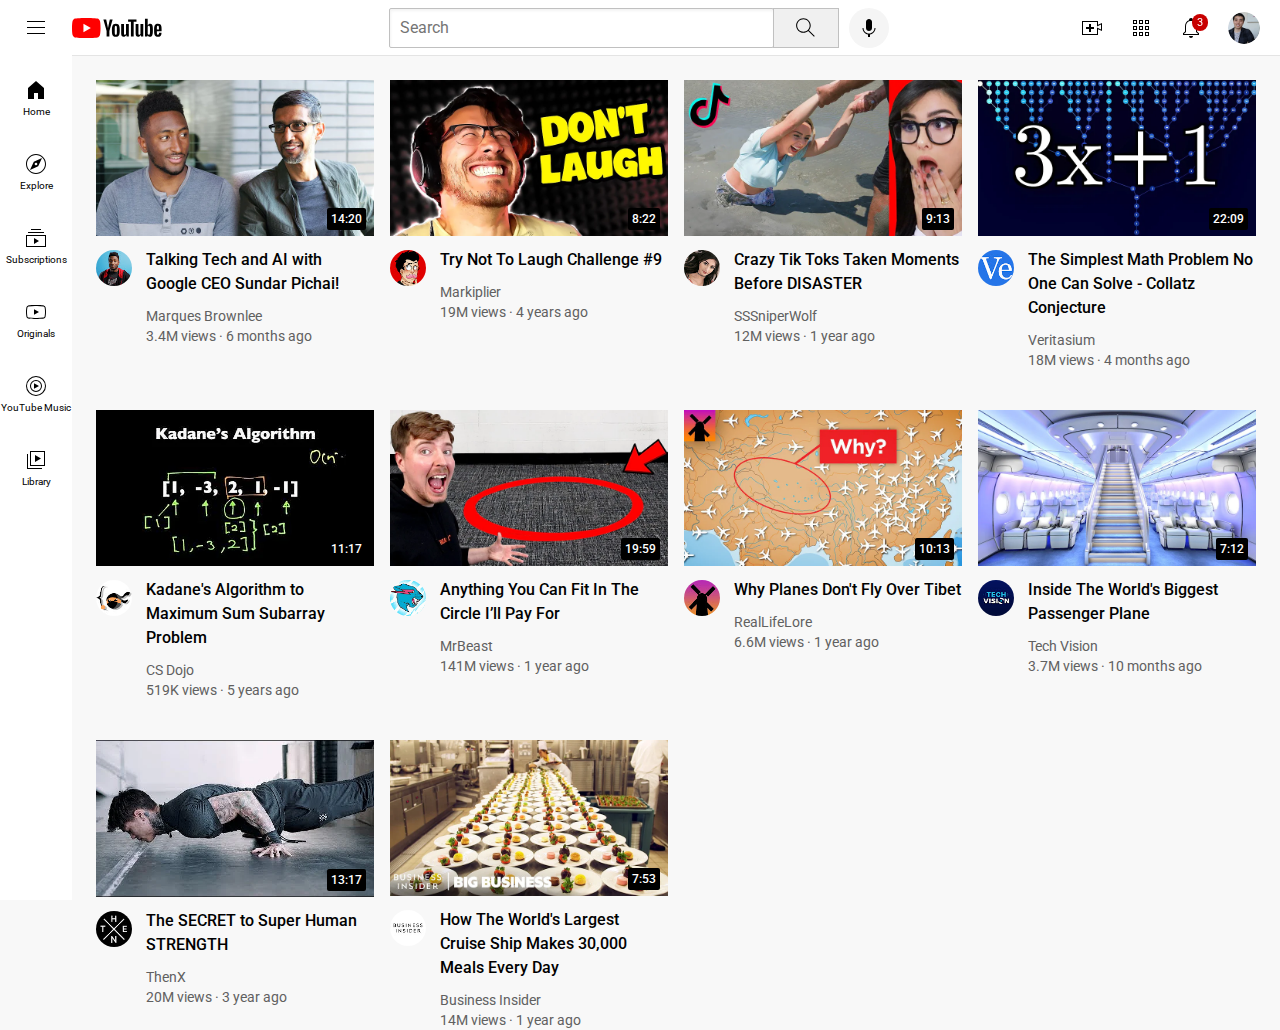
==== youtube.html @ fd8bb6fa "Add files via upload" ====
<!DOCTYPE html>
<html>
  <head>
    <title>YouTube Clone</title>
    <link rel="stylesheet" href="styles/video.css">
    <link rel="stylesheet" href="styles/header.css">
    <link rel="stylesheet" href="styles/general.css">
    <link rel="stylesheet" href="styles/sidebar.css">
    <link rel="preconnect" href="https://fonts.googleapis.com">
    <link rel="preconnect" href="https://fonts.gstatic.com" crossorigin>
    <link href="https://fonts.googleapis.com/css2?family=Roboto:ital,wght@0,100;0,300;0,400;0,500;0,700;0,900;1,100;1,300;1,400;1,500;1,700;1,900&display=swap" rel="stylesheet">
  </head>
  <body>
    <div class="header">
      <div class="left-section">
        <img class="hamburger-menu" src="icons/hamburger-menu.svg">
        <img class="youtube-logo" src="icons/youtube-logo.svg">
      </div>
      <div class="middle-section">
        <input class="search-bar" type="text" placeholder="Search">
        <button class="search-button">
          <img class="search-icon" src="icons/search.svg">
          <div class="tooltip" >Search</div>
        </button>
        <button class="search-voice-button">
          <img class="voice-search-icon" src="icons/voice-search-icon.svg">
          <div class="tooltip" >Search with your voice</div>
        </button>
      </div>
      <div class="right-section">
        <div class="upload-icon-container">
          <img class="upload-icon" src="icons/upload.svg">
          <div class="tooltip" >Create</div>
        </div>
        <div class="youtube-apps-container">
          <img class="youtube-apps-icon" src="icons/youtube-apps.svg">
          <div class="tooltip" >YouTube apps</div>
        </div>
        <div class="notifications-icon-container">
          <img class="notifications-icon" src="icons/notifications.svg">
          <div class="notifications-count">3</div>
          <div class="tooltip" >Notifications</div>
        </div>
        <img class="current-user-picture" src="profile-pictures/my-channel.jpeg">
      </div>

      <div class="sidebar">
        <div class="sidebar-link">
          <img src="icons/home.svg">
          <div>Home</div>
        </div>
        <div class="sidebar-link">
          <img src="icons/explore.svg">
          <div>Explore</div>
        </div>
        <div class="sidebar-link">
          <img src="icons/subscriptions.svg">
          <div>Subscriptions</div>
        </div>
        <div class="sidebar-link">
          <img src="icons/originals.svg">
          <div>Originals</div>
        </div>
        <div class="sidebar-link">
          <img src="icons/youtube-music.svg">
          <div>YouTube Music</div>
        </div>
        <div class="sidebar-link">
          <img src="icons/library.svg">
          <div>Library</div>
        </div>
      </div>  
    </div>
    <div class="video-grid">
      <div class="video-card">
        <div class="thumbnail-row">
          <a href="https://www.youtube.com/watch?v=n2RNcPRtAiY">
            <img class="thumbnail" src="thumbnails/thumbnail-1.webp">
          </a>
          <div class="video-time">14:20</div>
        </div>
          <div class="video-info-grid">
            <div class="profile-div">
              <div class="profile-pic-container">
                <a href="https://www.youtube.com/c/mkbhd">
                  <img class="profile-pic" src="profile-pictures/channel-1.jpeg">
              </a>
              <div class="channel-tooltip">
                <div class="profile-tooltip-container">
                  <div class="profile-tooltip">
                    <img class="profile-pic" src="profile-pictures/channel-1.jpeg">
                  </div>
                  <div class="tooltip-info">
                    <div class="tooltip-title">Marques Brownlee</div>
                    <div class="tooltip-subtitle">15M subscribers</div>
                  </div>
                </div>
              </div>
            </div>   
            </div> 
            <div class="video-info">
              <p class="video-title">
                <a class="videolink" href="https://www.youtube.com/watch?v=n2RNcPRtAiY">Talking Tech and AI with Google CEO Sundar Pichai!</a>
              </p>
              <p >Marques Brownlee</p>
              <p >3.4M views &#183; 6 months ago</p>
            </div>  
          </div>
        </div>
  
      <div class="video-card">
        <div class="thumbnail-row">
          <a href="https://www.youtube.com/watch?v=mP0RAo9SKZk">
            <img class="thumbnail" src="thumbnails/thumbnail-2.webp">
          </a>
          <div class="video-time">8:22</div>
        </div>
        <div class="video-info-grid">
          <div class="profile-div">
            <a href="https://www.youtube.com/c/markiplier"><img class="profile-pic" src="profile-pictures/channel-2.jpeg">
            </a>
          </div> 
          <div class="video-info">
            <p class="video-title">
              <a class="videolink" href="https://www.youtube.com/watch?v=mP0RAo9SKZk">Try Not To Laugh Challenge #9</a>
            </p>
            <p >Markiplier</p>
            <p >19M views &#183; 4 years ago</p>
          </div> 
        </div>
      </div>
  
      <div class="video-card">
        <div class="thumbnail-row">
          <a href="https://www.youtube.com/watch?v=FgjPQQeTh1w">
            <img class="thumbnail" src="thumbnails/thumbnail-3.webp">
          </a>
          <div class="video-time">9:13</div>
        </div>
          <div class="video-info-grid">
            <div class="profile-div">
              <a href="https://www.youtube.com/user/SSSniperWolf">
                <img class="profile-pic" src="profile-pictures/channel-3.jpeg">
              </a> 
            </div> 
            <div class="video-info">
              <p class="video-title">
                <a class="videolink" href="https://www.youtube.com/watch?v=FgjPQQeTh1w">Crazy Tik Toks Taken Moments Before DISASTER</a>
              </p>
              <p >SSSniperWolf</p>
              <p >12M views &#183; 1 year ago</p>
            </div>  
          </div>
        </div>
  
      <div class="video-card">
        <div class="thumbnail-row">
          <a href="https://www.youtube.com/watch?v=094y1Z2wpJg">
            <img class="thumbnail" src="thumbnails/thumbnail-4.webp">
          </a>
          <div class="video-time">22:09</div>
        </div>
        <div class="video-info-grid">
          <div class="profile-div">
            <a href="https://www.youtube.com/c/veritasium">
              <img class="profile-pic" src="profile-pictures/channel-4.jpeg">
            </a>
          </div> 
          <div class="video-info">
            <p class="video-title">
              <a class="videolink" href="https://www.youtube.com/watch?v=094y1Z2wpJg">The Simplest Math Problem No One Can Solve - Collatz Conjecture</a>
              </p>
            <p >Veritasium</p>
            <p >18M views &#183; 4 months ago</p>
          </div> 
        </div>
      </div>
  
      <div class="video-card">
        <div class="thumbnail-row">
          <a href="https://www.youtube.com/watch?v=86CQq3pKSUw">
            <img class="thumbnail" src="thumbnails/thumbnail-5.webp">
          </a>
          <div class="video-time">11:17</div>
        </div>
          <div class="video-info-grid">
            <div class="profile-div">
              <a href="https://www.youtube.com/c/CSDojo">
                <img class="profile-pic" src="profile-pictures/channel-5.jpeg">
              </a>
            </div> 
            <div class="video-info">
              <p class="video-title">
                <a class="videolink" href="https://www.youtube.com/watch?v=86CQq3pKSUw">Kadane's Algorithm to Maximum Sum Subarray Problem</a>
                </p>
              <p >CS Dojo</p>
              <p >519K views &#183; 5 years ago</p>
            </div>  
          </div>
        </div>
  
      <div class="video-card">
        <div class="thumbnail-row">
          <a href="https://www.youtube.com/watch?v=yXWw0_UfSFg">
            <img class="thumbnail" src="thumbnails/thumbnail-6.webp">
          </a>
          <div class="video-time">19:59</div>
        </div>
        <div class="video-info-grid">
          <div class="profile-div">
            <a href="https://www.youtube.com/channel/UCX6OQ3DkcsbYNE6H8uQQuVA">
              <img class="profile-pic" src="profile-pictures/channel-6.jpeg">
            </a>
          </div> 
          <div class="video-info">
            <p class="video-title">
              <a class="videolink" href="https://www.youtube.com/watch?v=yXWw0_UfSFg">Anything You Can Fit In The Circle I’ll Pay For</a>
              </p>
            <p >MrBeast</p>
            <p >141M views &#183; 1 year ago</p>
          </div> 
        </div>
      </div>

      <div class="video-card">
        <div class="thumbnail-row">
          <a href="https://www.youtube.com/watch?v=fNVa1qMbF9Y">
            <img class="thumbnail" src="thumbnails/thumbnail-7.webp">
          </a>
          <div class="video-time">10:13</div>
        </div>
        <div class="video-info-grid">
          <div class="profile-div">
            <a href="https://www.youtube.com/channel/UCP5tjEmvPItGyLhmjdwP7Ww">
              <img class="profile-pic" src="profile-pictures/channel-7.jpeg">
            </a>
          </div> 
          <div class="video-info">
            <p class="video-title">
              <a class="videolink" href="https://www.youtube.com/watch?v=fNVa1qMbF9Y">Why Planes Don't Fly Over Tibet</a>
              </p>
            <p >RealLifeLore</p>
            <p >6.6M views &#183; 1 year ago</p>
          </div> 
        </div>
      </div>

      <div class="video-card">
        <div class="thumbnail-row">
          <a href="https://www.youtube.com/watch?v=lFm4EM1juls">
            <img class="thumbnail" src="thumbnails/thumbnail-8.webp">
          </a>
          <div class="video-time">7:12</div>
        </div>
        <div class="video-info-grid">
          <div class="profile-div">
            <a href="https://www.youtube.com/channel/UCHAK6CyegY22Zj2GWrcaIxg">
              <img class="profile-pic" src="profile-pictures/channel-8.jpeg">
            </a>
          </div> 
          <div class="video-info">
            <p class="video-title">
              <a class="videolink" href="https://www.youtube.com/watch?v=lFm4EM1juls">Inside The World's Biggest Passenger Plane</a>
              </p>
            <p >Tech Vision</p>
            <p >3.7M views &#183; 10 months ago</p>
          </div> 
        </div>
      </div>

      <div class="video-card">
        <div class="thumbnail-row">
          <a href="https://www.youtube.com/watch?v=ixmxOlcrlUc">
            <img class="thumbnail" src="thumbnails/thumbnail-9.webp">
          </a>
          <div class="video-time">13:17</div>
        </div>
        <div class="video-info-grid">
          <div class="profile-div">
            <a href="https://www.youtube.com/c/OFFICIALTHENXSTUDIOS">
              <img class="profile-pic" src="profile-pictures/channel-9.jpeg">
            </a>
          </div> 
          <div class="video-info">
            <p class="video-title">
              <a class="videolink" href="https://www.youtube.com/watch?v=ixmxOlcrlUc">The SECRET to Super Human STRENGTH</a>
              </p>
            <p >ThenX</p>
            <p >20M views &#183; 3 year ago</p>
          </div> 
        </div>
      </div>

      <div class="video-card">
        <div class="thumbnail-row">
          <a href="https://www.youtube.com/watch?v=ixmxOlcrlUc">
            <img class="thumbnail" src="thumbnails/thumbnail-10.webp">
          </a>
          <div class="video-time">7:53</div>
        </div>
        <div class="video-info-grid">
          <div class="profile-div">
            <a href="https://www.youtube.com/c/OFFICIALTHENXSTUDIOS">
              <img class="profile-pic" src="profile-pictures/channel-10.jpeg">
            </a>
          </div> 
          <div class="video-info">
            <p class="video-title">
              <a class="videolink" href="https://www.youtube.com/watch?v=ixmxOlcrlUc">How The World's Largest Cruise Ship Makes 30,000 Meals Every Day</a>
              </p>
            <p >Business Insider</p>
            <p >14M views &#183; 1 year ago</p>
          </div> 
        </div>
      </div>

    </div>
  </body>
</html>
---- styles/video.css ----
.thumbnail {
  width: 100%;
}

.profile-div {
  margin-top: 10px;
}

.profile-pic {
  border-radius: 50px;
  width: 36px;
  
}

.profile-pic-container {
  display: inline-block;
  position: relative;
}

.channel-tooltip {
  position: absolute;
  opacity: 0;
  transition: opacity 0.15s;
  pointer-events: none;
  z-index: 300;
}

.profile-pic-container:hover .channel-tooltip {
  opacity: 1;
}

.profile-tooltip-container {
  position: relative;
  display: flex;
  align-items: center;
  justify-content: center;
  background-color: white;
  height: 70px;
  width: 210px;
  border-radius: 6px;
  box-shadow: 0px 0px 6px rgba(0, 0, 0, 0.336);
  padding: 4px 10px 4px 10px;
}

.profile-tooltip .profile-pic {
  width: 54px;
}

.tooltip-info {
  font-family: Arial;
  margin-left: 6px;
}

.tooltip-title {
  font-weight: bold;
  margin-bottom: 4px;
}

.tooltip-subtitle {
  color: rgb(82, 82, 82);
  font-size: 14px;
}

.video-info {
  font-size: 12px;
  margin-top: 8px;
  line-height: 20px;
  color: rgb(96, 96, 96)
}

.video-title {
  font-weight: 500;
  font-size: 14px;
  margin-bottom: 10px;
  color: black;
}

.videolink {
  text-decoration: none;
  color: black;
}

.video-info-grid {
  display: grid;
  grid-template-columns: 50px 1fr;
}

.video-grid {
  display: grid;
  grid-template-columns: 1fr 1fr 1fr;
  column-gap: 16px;
  row-gap: 40px;
}

@media (max-width: 750px) {
  .video-grid {
    grid-template-columns: 1fr 1fr;
  }
}

@media (min-width: 751px) and (max-width: 999px) {
  .video-grid {
    grid-template-columns: 1fr 1fr 1fr;
  }
}

@media (min-width: 1000px) {
  .video-grid {
    grid-template-columns: 1fr 1fr 1fr 1fr;
  }

  .video-title {
    font-size: 16px;
    line-height: 24px;
  }

  p {
    font-size: 14px;
  }
}

.thumbnail-row {
  position: relative;
}

.video-time {
  font-family: Roboto, Arial;
  font-size: 12px;
  font-weight: 500;
  padding: 4px 4px 4px 4px;
  border-radius: 2px;
  background-color: black;
  color: white;
  position: absolute;
  bottom: 10px;
  right: 8px;
}
---- styles/header.css ----
.header {
  height: 55px;
  display: flex;
  flex-direction: row;
  justify-content: space-between;
  position: fixed;
  top: 0;
  left: 0;
  right: 0;
  background-color: white;
  border-bottom-width: 1px;
  border-bottom-style: solid;
  border-bottom-color: rgb(228, 228, 228);
  z-index: 100;
}

.hamburger-menu {
  height: 24px;
  margin-left: 24px;
  margin-right: 24px;
}

.youtube-logo {
  height: 20px;
}

.left-section {
  display: flex;
  align-items: center;
}

.middle-section {
  flex: 1;
  margin-left: 70px;
  margin-right: 35px;
  max-width: 500px;
  display: flex;
  align-items: center;
}

.search-bar {
  flex: 1;
  height: 36px;
  width: 0;
  padding-left: 10px;
  font-size: 16px;
  border-width: 1px;
  border-style: solid;
  border-color: rgb(192, 192, 192);
  border-radius: 2px;
  box-shadow: inset 1px 2px 3px rgba(0, 0, 0, 0.05);
}

.search-bar::placeholder {
  font-family: Roboto, Arial;
  font-size: 16px;
}

.search-button,
.search-voice-button,
.upload-icon-container,
.youtube-apps-container,
.notifications-icon-container {
  display: flex;
  justify-content: center;
  align-items: center;
  position: relative;
}

.search-button .tooltip,
.search-voice-button .tooltip,
.upload-icon-container .tooltip,
.youtube-apps-container .tooltip,
.notifications-icon-container .tooltip {
  font-family: Roboto, Arial;
  position:absolute;
  background-color: gray;
  color: white;
  padding: 4px 8px 4px 8px;
  border-radius: 2px;
  font-size: 12px;
  bottom: -30px;
  opacity: 0;
  transition: opacity 0.15s;
  pointer-events: none;
  white-space: nowrap;
}

.search-button:hover .tooltip,
.search-voice-button:hover .tooltip,
.upload-icon-container:hover .tooltip,
.youtube-apps-container:hover .tooltip,
.notifications-icon-container:hover .tooltip {
  opacity: 1;
}

.search-button {
  height: 40px;
  width: 66px;
  background-color: rgb(240, 240, 240);
  border-width: 1px;
  border-style: solid;
  border-color: rgb(192, 192, 192);
  margin-left: -1px;
  margin-right: 10px;
  
}

.search-icon {
  height: 25px;
}

.search-voice-button {
  height: 40px;
  width: 40px;
  border-radius: 20px;
  border: none;
  background-color: rgb(245, 245, 245);
}

.voice-search-icon {
  height: 24px;
}

.right-section {
  width: 180px;
  margin-right: 20px;
  display: flex;
  align-items: center;
  justify-content: space-between;
  flex-shrink: 0;
}

.upload-icon {
  height: 24px;
}

.youtube-apps-icon {
  height: 24px;
}

.notifications-icon-container {
  position: relative;
}

.notifications-count {
  position: absolute;
  top: -2px;
  right: -5px;
  background-color: rgb(200, 0, 0);
  color: white;
  font-family: Roboto, Arial;
  font-size: 11px;
  padding: 2px 5px 2px 5px;
  border-radius: 10px;
}

.notifications-icon {
  height: 24px;
}

.current-user-picture {
  height: 32px;
  border-radius: 16px;
}
---- styles/general.css ----
p {
  font-family: 'Roboto', Arial;
  margin-top: 0;
  margin-bottom: 0;
}

body {
  margin: 0;
  padding-top: 80px;
  padding-left: 96px;
  padding-right: 24px;
  background-color: rgb(248, 248, 248);
}
---- styles/sidebar.css ----
.sidebar {
  position: fixed;
  left: 0;
  bottom: 0;
  top: 55px;
  background-color: white;
  width: 72px;
  z-index: 200;
  padding-top: 5px;
}

.sidebar-link {
  height: 74px;
  display: flex;
  justify-content: center; 
  align-items: center;
  flex-direction: column;
  cursor: pointer;
}

.sidebar-link:hover {
  background-color: rgb(235, 235, 235);
}

.sidebar-link img {
  height: 24px;
  margin-bottom: 4px;
}

.sidebar-link div {
  font-family: Roboto, Arial;
  font-size: 10px;
}
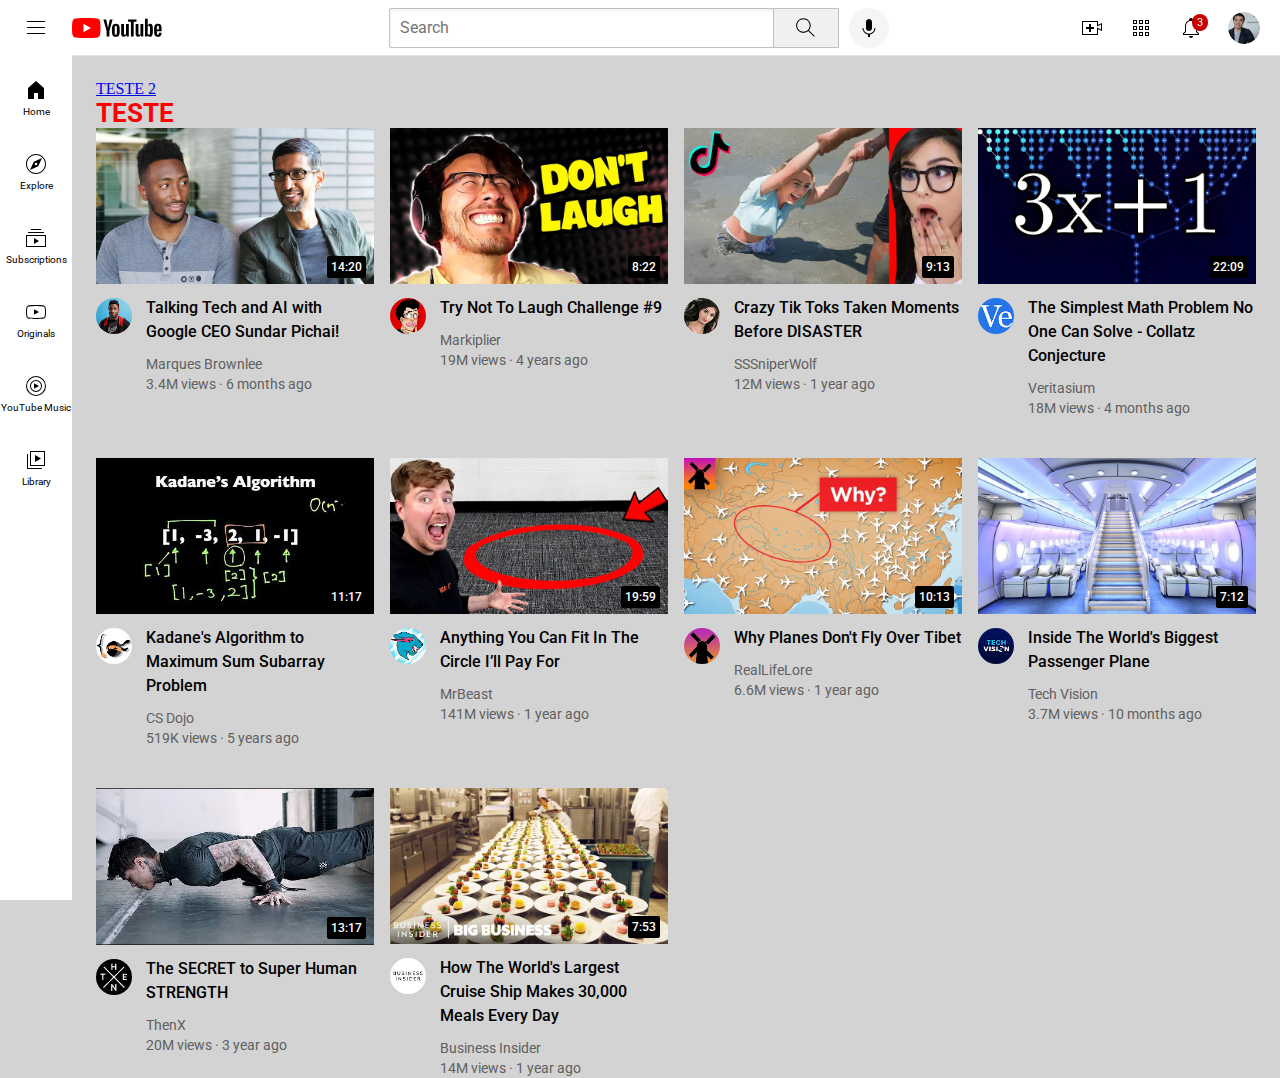
==== commit 930ace6e: "Update and rename index.html to youtube.html" ====
--- a/youtube.html
+++ b/youtube.html
@@ -9,8 +9,11 @@
     <link rel="preconnect" href="https://fonts.googleapis.com">
     <link rel="preconnect" href="https://fonts.gstatic.com" crossorigin>
     <link href="https://fonts.googleapis.com/css2?family=Roboto:ital,wght@0,100;0,300;0,400;0,500;0,700;0,900;1,100;1,300;1,400;1,500;1,700;1,900&display=swap" rel="stylesheet">
+    <link rel="stylesheet" href="styles/teste.css">
   </head>
   <body>
+    <a href="index.html">TESTE 2</a>
+    <p class="teste">TESTE</p>
     <div class="header">
       <div class="left-section">
         <img class="hamburger-menu" src="icons/hamburger-menu.svg">
@@ -316,4 +319,4 @@
 
     </div>
   </body>
-</html>+</html>
--- a/styles/general.css
+++ b/styles/general.css
@@ -9,5 +9,5 @@
   padding-top: 80px;
   padding-left: 96px;
   padding-right: 24px;
-  background-color: rgb(248, 248, 248);
+  background-color: rgb(211, 211, 211);
 }--- a/styles/teste.css
+++ b/styles/teste.css
@@ -0,0 +1,5 @@
+.teste {
+  color: red;
+  font-size: 26px;
+  font-weight: bold;
+}